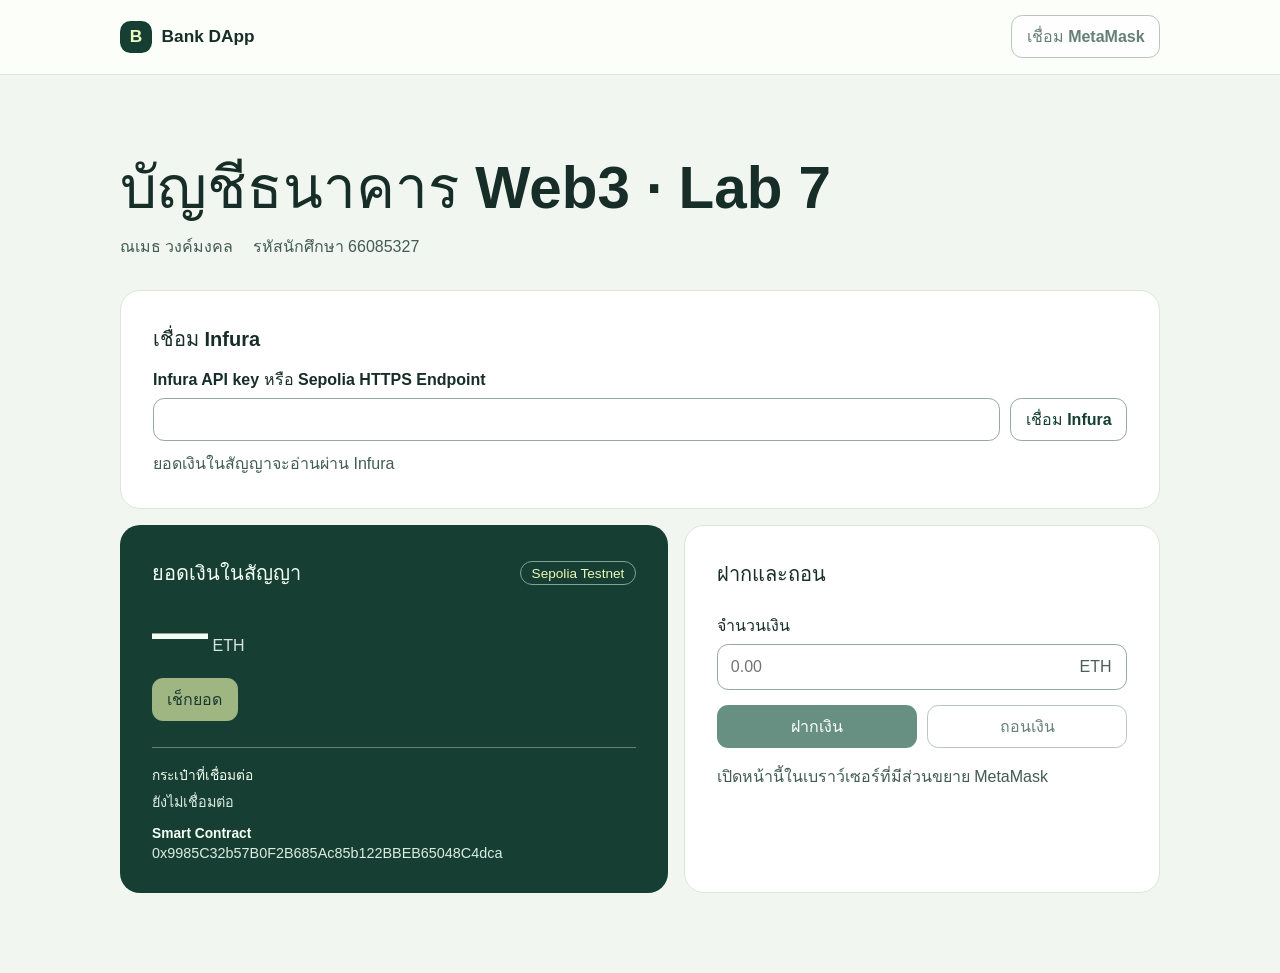
==== lab-7/index.html @ c1641f7c "Add Sepolia Bank DApps for Labs 6 and 7" ====
<!doctype html>
<html lang="th">
<head>
  <meta charset="utf-8">
  <meta name="viewport" content="width=device-width, initial-scale=1">
  <title>Bank DApp · Assignment Lab 7</title>
  <link rel="stylesheet" href="./styles.css">
</head>
<body>
  <header class="topbar">
    <div class="container header-inner">
      <strong class="brand"><span class="mark" aria-hidden="true">B</span> Bank DApp</strong>
      <button id="connect" class="button connect" type="button">เชื่อม MetaMask</button>
    </div>
  </header>

  <main class="container">
    <h1>บัญชีธนาคาร Web3 · Lab 7</h1>
    <p class="identity"><span id="student-name"></span><span id="student-id"></span></p>

    <section class="infura-panel" aria-labelledby="infura-title">
      <h2 id="infura-title">เชื่อม Infura</h2>
      <form id="infura-form">
        <label for="infura-key">Infura API key หรือ Sepolia HTTPS Endpoint</label>
        <div class="infura-input">
          <input id="infura-key" type="password" autocomplete="off" spellcheck="false" required>
          <button id="infura-connect" class="button secondary" type="submit">เชื่อม Infura</button>
        </div>
      </form>
      <p id="infura-status" role="status">ยอดเงินในสัญญาจะอ่านผ่าน Infura</p>
    </section>

    <div class="dashboard">
      <section class="balance-panel" aria-labelledby="balance-title">
        <div class="balance-heading">
          <h2 id="balance-title">ยอดเงินในสัญญา</h2>
          <span id="network" class="network"></span>
        </div>
        <p class="balance"><output id="balance" aria-live="polite">—</output> <span>ETH</span></p>
        <button id="check" class="button check" type="button" disabled>เช็กยอด</button>

        <dl class="details">
          <dt>กระเป๋าที่เชื่อมต่อ</dt><dd id="wallet">ยังไม่เชื่อมต่อ</dd>
          <dt>Smart Contract</dt><dd id="contract">ยังไม่ได้ตั้งค่า</dd>
        </dl>
      </section>

      <section class="transaction-panel" aria-labelledby="transaction-title">
        <h2 id="transaction-title">ฝากและถอน</h2>
        <label for="amount">จำนวนเงิน</label>
        <div class="amount-field">
          <input id="amount" type="text" inputmode="decimal" autocomplete="off" placeholder="0.00" disabled>
          <span>ETH</span>
        </div>
        <div class="actions">
          <button id="deposit" class="button primary" type="button" disabled>ฝากเงิน</button>
          <button id="withdraw" class="button secondary" type="button" disabled>ถอนเงิน</button>
        </div>
        <p id="status" role="status" aria-live="polite"></p>
        <a id="transaction-link" target="_blank" rel="noopener noreferrer" hidden>ดูธุรกรรมใน Explorer ↗</a>
      </section>
    </div>
  </main>
  <script type="module" src="./app.js"></script>
</body>
</html>
---- lab-7/styles.css ----
:root {
  color-scheme: light;
  font-family: "Instrument Sans", "Segoe UI", Tahoma, sans-serif;
  color: #172d28;
  background: #f2f6f1;
  font-synthesis: none;
}

* { box-sizing: border-box; }
body { margin: 0; }
button, input { font: inherit; }
button:focus-visible, a:focus-visible, input:focus-visible { outline: 3px solid #3e956d; outline-offset: 3px; }
.container { width: min(100% - 2rem, 65rem); margin-inline: auto; }
.topbar { background: #fcfefa; border-bottom: 1px solid #dce6db; }
.header-inner { min-height: 4.6rem; display: flex; gap: 1rem; align-items: center; justify-content: space-between; }
.brand { display: flex; gap: .6rem; align-items: center; font-size: 1.08rem; }
.mark { display: grid; place-items: center; width: 2rem; height: 2rem; border-radius: .65rem; background: #163e33; color: #effbc1; }
main { padding-block: clamp(2rem, 7vw, 5rem); }
h1 { margin: 0; font-size: clamp(2rem, 6vw, 3.65rem); line-height: 1.13; }
h2 { margin: 0; font-size: 1.25rem; }
.identity { display: flex; flex-wrap: wrap; gap: .3rem 1.2rem; margin: .85rem 0 1.9rem; color: #425c51; }
.dashboard { display: grid; grid-template-columns: 1.15fr 1fr; gap: 1rem; }
.balance-panel, .transaction-panel { min-width: 0; border-radius: 1.25rem; padding: clamp(1.2rem, 4vw, 2rem); }
.balance-panel { background: #163e33; color: #f5fff3; }
.balance-heading { display: flex; flex-wrap: wrap; align-items: center; justify-content: space-between; gap: .75rem; }
.network { color: #ebf7b6; border: 1px solid #82a296; border-radius: 2rem; padding: .22rem .65rem; font-size: .85rem; }
.balance { margin: .65rem 0 .85rem; overflow-wrap: anywhere; line-height: 1.16; }
.balance output { font-size: clamp(2.15rem, 6vw, 3.5rem); font-weight: 750; font-variant-numeric: tabular-nums; }
.balance span { color: #d5e7da; }
.details { border-top: 1px solid #648077; margin: 1.6rem 0 0; padding-top: 1rem; }
dt { font-weight: 650; font-size: .86rem; }
dd { margin: .25rem 0 .85rem; color: #dbede0; overflow-wrap: anywhere; font-size: .9rem; }
dd:last-child { margin-bottom: 0; }
dd a { color: inherit; }
.transaction-panel { background: white; border: 1px solid #dce6db; }
.transaction-panel label { display: block; margin: 1.4rem 0 .4rem; font-weight: 650; }
.amount-field { display: flex; align-items: center; border: 1px solid #96a9a0; border-radius: .7rem; padding-right: .9rem; color: #4c6057; }
.amount-field input { min-width: 0; flex: 1; padding: .82rem; border: 0; border-radius: inherit; background: transparent; color: inherit; }
.actions { display: grid; grid-template-columns: 1fr 1fr; gap: .65rem; margin-top: .9rem; }
.button { min-height: 2.65rem; border: 1px solid transparent; padding: .5rem .9rem; border-radius: .7rem; font-weight: 700; cursor: pointer; }
.button:disabled { cursor: default; opacity: .65; }
.button:not(:disabled):hover { filter: brightness(.9); }
.connect, .secondary { border-color: #96a9a0; background: #fff; color: #163e33; }
.primary { background: #175541; color: #fff; }
.check { background: #e9f5ad; color: #18362d; }
#status { margin: 1rem 0 .45rem; color: #425c51; overflow-wrap: anywhere; }
#status[data-error="true"] { color: #a52429; }
#transaction-link { color: #175541; font-weight: 650; }
[hidden] { display: none !important; }
@media (max-width: 42rem) { .dashboard { grid-template-columns: 1fr; } }

.infura-panel { margin-bottom: 1rem; background: #fff; border: 1px solid #dce6db; border-radius: 1.25rem; padding: clamp(1.2rem, 4vw, 2rem); }
.infura-panel label { display: block; margin: .8rem 0 .35rem; font-weight: 650; }
.infura-input { display: flex; flex-wrap: wrap; gap: .65rem; }
.infura-input input { flex: 1 1 14rem; min-width: 0; padding: .65rem .8rem; color: inherit; border: 1px solid #96a9a0; border-radius: .7rem; }
#infura-status { margin: .65rem 0 0; color: #425c51; }
#infura-status[data-error="true"] { color: #a52429; }
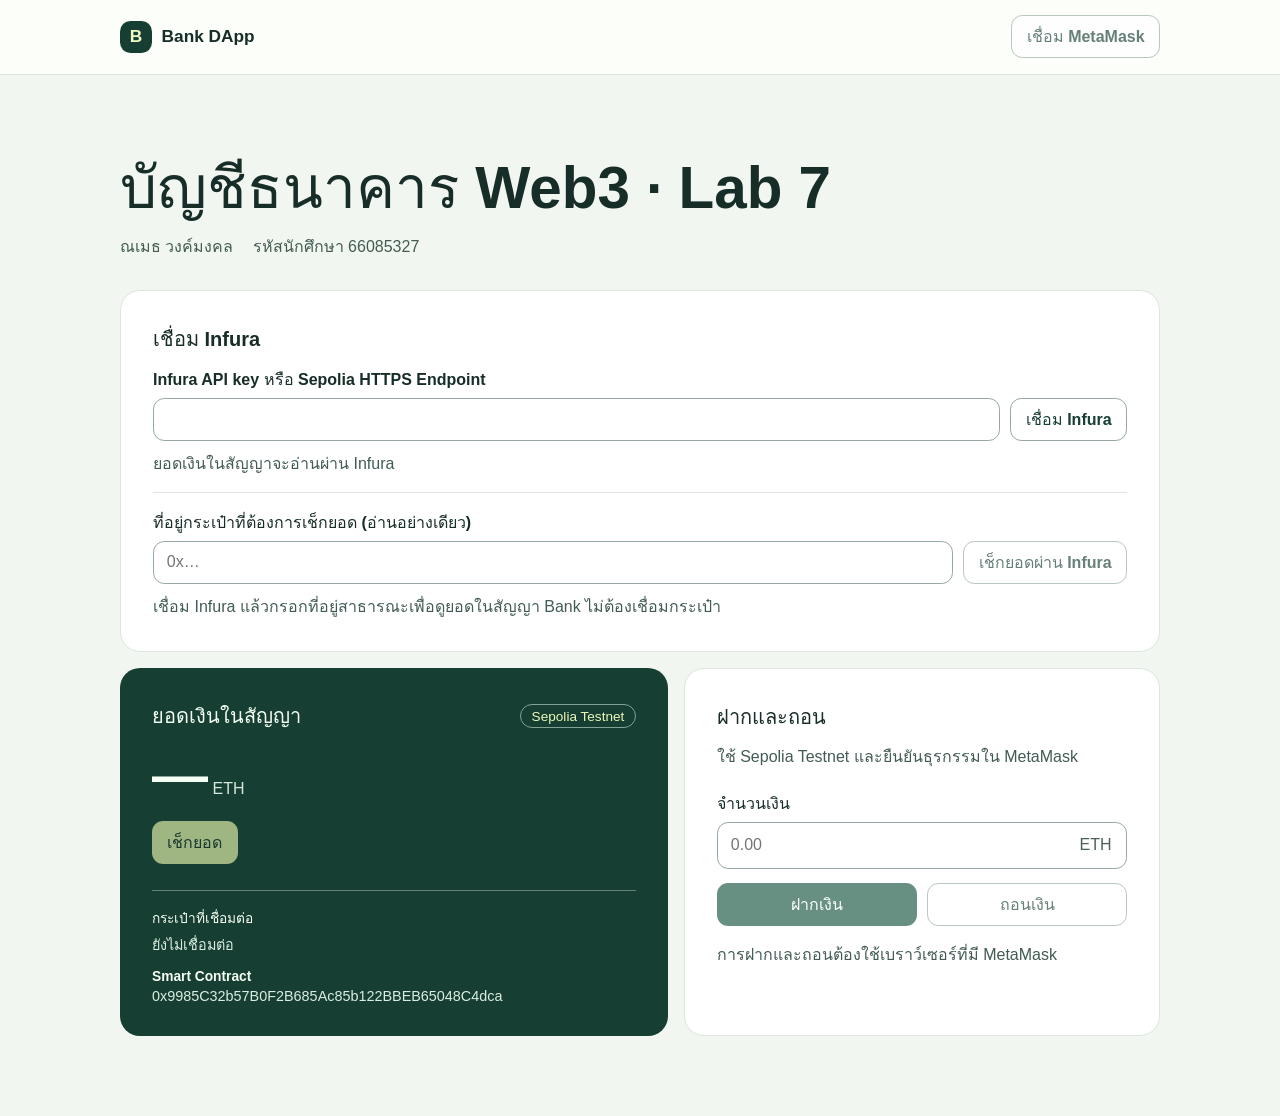
==== commit 754aa396: "Allow Lab 7 balance checks through Infura without a wallet" ====
--- a/lab-7/index.html
+++ b/lab-7/index.html
@@ -28,6 +28,14 @@
         </div>
       </form>
       <p id="infura-status" role="status">ยอดเงินในสัญญาจะอ่านผ่าน Infura</p>
+      <form id="lookup-form" class="balance-lookup">
+        <label for="lookup-address">ที่อยู่กระเป๋าที่ต้องการเช็กยอด (อ่านอย่างเดียว)</label>
+        <div class="infura-input">
+          <input id="lookup-address" type="text" autocomplete="off" spellcheck="false" placeholder="0x…" maxlength="42" required>
+          <button id="lookup-submit" class="button secondary" type="submit" disabled>เช็กยอดผ่าน Infura</button>
+        </div>
+        <p id="lookup-result" role="status">เชื่อม Infura แล้วกรอกที่อยู่สาธารณะเพื่อดูยอดในสัญญา Bank ไม่ต้องเชื่อมกระเป๋า</p>
+      </form>
     </section>
 
     <div class="dashboard">
@@ -47,6 +55,7 @@
 
       <section class="transaction-panel" aria-labelledby="transaction-title">
         <h2 id="transaction-title">ฝากและถอน</h2>
+        <p class="transaction-note">ใช้ Sepolia Testnet และยืนยันธุรกรรมใน MetaMask</p>
         <label for="amount">จำนวนเงิน</label>
         <div class="amount-field">
           <input id="amount" type="text" inputmode="decimal" autocomplete="off" placeholder="0.00" disabled>
--- a/lab-7/styles.css
+++ b/lab-7/styles.css
@@ -54,4 +54,7 @@
 .infura-input { display: flex; flex-wrap: wrap; gap: .65rem; }
 .infura-input input { flex: 1 1 14rem; min-width: 0; padding: .65rem .8rem; color: inherit; border: 1px solid #96a9a0; border-radius: .7rem; }
 #infura-status { margin: .65rem 0 0; color: #425c51; }
-#infura-status[data-error="true"] { color: #a52429; }
+#infura-status[data-error="true"], #lookup-result[data-error="true"] { color: #a52429; }
+.balance-lookup { margin-top: 1rem; padding-top: .25rem; border-top: 1px solid #dce6db; }
+#lookup-result, .transaction-note { margin: .65rem 0 0; color: #425c51; }
+#lookup-result { overflow-wrap: anywhere; }
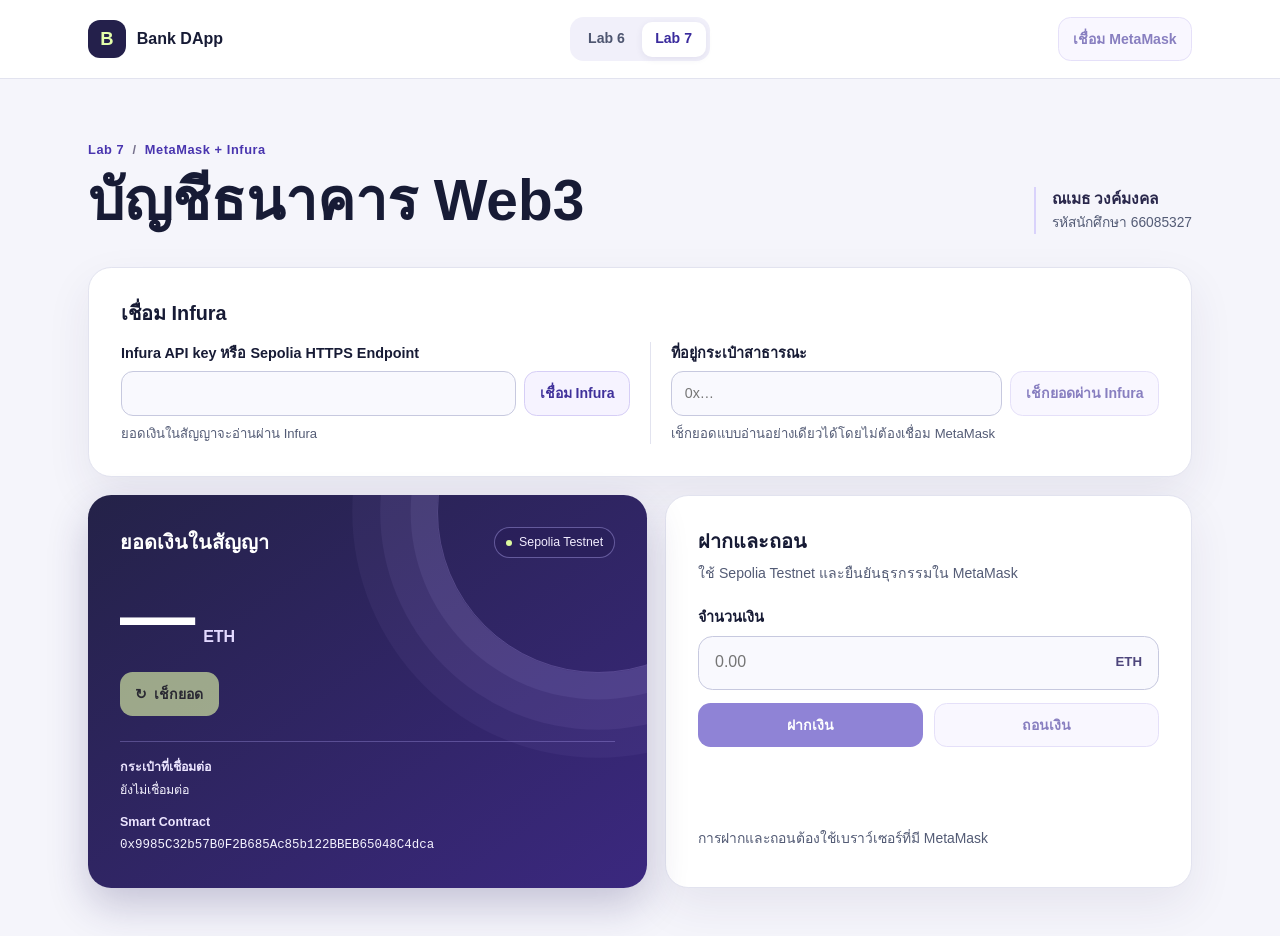
==== commit 80e345b3: "Redesign the Bank DApp dashboard for Labs 6 and 7" ====
--- a/lab-7/index.html
+++ b/lab-7/index.html
@@ -4,38 +4,54 @@
   <meta charset="utf-8">
   <meta name="viewport" content="width=device-width, initial-scale=1">
   <title>Bank DApp · Assignment Lab 7</title>
-  <link rel="stylesheet" href="./styles.css">
+  <link rel="stylesheet" href="../bank-ui.css">
 </head>
 <body>
   <header class="topbar">
     <div class="container header-inner">
-      <strong class="brand"><span class="mark" aria-hidden="true">B</span> Bank DApp</strong>
+      <a class="brand" href="../" aria-label="Bank DApp · หน้าหลัก">
+        <span class="mark" aria-hidden="true">B</span>
+        <span>Bank DApp</span>
+      </a>
+      <nav class="lab-nav" aria-label="เลือกงาน">
+        <a href="../lab-6/">Lab 6</a>
+        <a href="../lab-7/" aria-current="page">Lab 7</a>
+      </nav>
       <button id="connect" class="button connect" type="button">เชื่อม MetaMask</button>
     </div>
   </header>
 
   <main class="container">
-    <h1>บัญชีธนาคาร Web3 · Lab 7</h1>
-    <p class="identity"><span id="student-name"></span><span id="student-id"></span></p>
+    <div class="page-intro">
+      <div>
+        <p class="lab-label">Lab 7 <span aria-hidden="true">/</span> MetaMask + Infura</p>
+        <h1>บัญชีธนาคาร Web3</h1>
+      </div>
+      <p class="identity"><strong id="student-name"></strong><span id="student-id"></span></p>
+    </div>
 
     <section class="infura-panel" aria-labelledby="infura-title">
       <h2 id="infura-title">เชื่อม Infura</h2>
-      <form id="infura-form">
-        <label for="infura-key">Infura API key หรือ Sepolia HTTPS Endpoint</label>
-        <div class="infura-input">
-          <input id="infura-key" type="password" autocomplete="off" spellcheck="false" required>
-          <button id="infura-connect" class="button secondary" type="submit">เชื่อม Infura</button>
+      <div class="infura-grid">
+        <div class="infura-connect">
+          <form id="infura-form">
+            <label for="infura-key">Infura API key หรือ Sepolia HTTPS Endpoint</label>
+            <div class="infura-input">
+              <input id="infura-key" type="password" autocomplete="off" spellcheck="false" required>
+              <button id="infura-connect" class="button secondary" type="submit">เชื่อม Infura</button>
+            </div>
+          </form>
+          <p id="infura-status" role="status">ยอดเงินในสัญญาจะอ่านผ่าน Infura</p>
         </div>
-      </form>
-      <p id="infura-status" role="status">ยอดเงินในสัญญาจะอ่านผ่าน Infura</p>
-      <form id="lookup-form" class="balance-lookup">
-        <label for="lookup-address">ที่อยู่กระเป๋าที่ต้องการเช็กยอด (อ่านอย่างเดียว)</label>
-        <div class="infura-input">
-          <input id="lookup-address" type="text" autocomplete="off" spellcheck="false" placeholder="0x…" maxlength="42" required>
-          <button id="lookup-submit" class="button secondary" type="submit" disabled>เช็กยอดผ่าน Infura</button>
-        </div>
-        <p id="lookup-result" role="status">เชื่อม Infura แล้วกรอกที่อยู่สาธารณะเพื่อดูยอดในสัญญา Bank ไม่ต้องเชื่อมกระเป๋า</p>
-      </form>
+        <form id="lookup-form" class="balance-lookup">
+          <label for="lookup-address">ที่อยู่กระเป๋าสาธารณะ</label>
+          <div class="infura-input">
+            <input id="lookup-address" type="text" autocomplete="off" spellcheck="false" placeholder="0x…" maxlength="42" required>
+            <button id="lookup-submit" class="button secondary" type="submit" disabled>เช็กยอดผ่าน Infura</button>
+          </div>
+          <p id="lookup-result" role="status">เช็กยอดแบบอ่านอย่างเดียวได้โดยไม่ต้องเชื่อม MetaMask</p>
+        </form>
+      </div>
     </section>
 
     <div class="dashboard">
@@ -45,7 +61,7 @@
           <span id="network" class="network"></span>
         </div>
         <p class="balance"><output id="balance" aria-live="polite">—</output> <span>ETH</span></p>
-        <button id="check" class="button check" type="button" disabled>เช็กยอด</button>
+        <button id="check" class="button check" type="button" disabled><span aria-hidden="true">↻</span> เช็กยอด</button>
 
         <dl class="details">
           <dt>กระเป๋าที่เชื่อมต่อ</dt><dd id="wallet">ยังไม่เชื่อมต่อ</dd>
@@ -65,8 +81,10 @@
           <button id="deposit" class="button primary" type="button" disabled>ฝากเงิน</button>
           <button id="withdraw" class="button secondary" type="button" disabled>ถอนเงิน</button>
         </div>
-        <p id="status" role="status" aria-live="polite"></p>
-        <a id="transaction-link" target="_blank" rel="noopener noreferrer" hidden>ดูธุรกรรมใน Explorer ↗</a>
+        <div class="transaction-feedback">
+          <p id="status" role="status" aria-live="polite"></p>
+          <a id="transaction-link" target="_blank" rel="noopener noreferrer" hidden>ดูธุรกรรมใน Explorer ↗</a>
+        </div>
       </section>
     </div>
   </main>
--- a/bank-ui.css
+++ b/bank-ui.css
@@ -0,0 +1,102 @@
+:root {
+  color-scheme: light;
+  font-family: "Inter", "Segoe UI", Tahoma, sans-serif;
+  color: #171b35;
+  background: #f5f5fb;
+  --muted: #535b75;
+  --line: #e2e3ef;
+  --accent: #4b38bd;
+  --accent-hover: #38279b;
+  --paper: #fff;
+  --radius: 1.45rem;
+  --shadow: 0 18px 45px #2d275914;
+}
+
+* { box-sizing: border-box; }
+body { margin: 0; min-width: 0; line-height: 1.55; }
+button, input { font: inherit; }
+button, a { -webkit-tap-highlight-color: transparent; }
+button:focus-visible, a:focus-visible, input:focus-visible { outline: 3px solid #7959f4; outline-offset: 3px; }
+[hidden] { display: none !important; }
+
+.container { width: min(100% - 2.5rem, 69rem); margin-inline: auto; }
+.topbar { background: var(--paper); border-bottom: 1px solid var(--line); }
+.header-inner { min-height: 4.9rem; display: grid; grid-template-columns: 1fr auto 1fr; align-items: center; gap: 1rem; }
+.brand { display: inline-flex; width: fit-content; align-items: center; gap: .7rem; color: #171b35; text-decoration: none; font-weight: 800; }
+.mark { display: grid; place-items: center; width: 2.35rem; height: 2.35rem; border-radius: .75rem; background: #24204b; color: #e5ffab; font-size: 1.15rem; }
+.lab-nav { display: flex; gap: .2rem; padding: .26rem; background: #f1f0fa; border-radius: .85rem; }
+.lab-nav a { padding: .42rem .85rem; border-radius: .62rem; color: #4e5670; text-decoration: none; white-space: nowrap; font-size: .88rem; font-weight: 700; }
+.lab-nav a:hover { background: #e6e1fa; }
+.lab-nav a[aria-current="page"] { background: var(--paper); color: #3a2b9d; box-shadow: 0 2px 7px #31256014; }
+.connect { justify-self: end; }
+
+main { padding-block: clamp(1.8rem, 5vw, 3.8rem) 3rem; }
+.page-intro { display: flex; justify-content: space-between; align-items: end; gap: 1.2rem; margin-bottom: clamp(1.25rem, 4vw, 2.1rem); }
+.lab-label { margin: 0 0 .42rem; color: #4935af; font-size: .8rem; font-weight: 750; letter-spacing: .045em; }
+.lab-label span { margin-inline: .25rem; color: #76718c; }
+h1 { margin: 0; font-size: clamp(1.9rem, 5.5vw, 3.55rem); font-weight: 800; line-height: 1.18; }
+h2 { margin: 0; font-size: 1.24rem; line-height: 1.35; }
+.identity { display: grid; gap: .08rem; margin: 0; padding-left: 1rem; border-left: 2px solid #d9d2fb; color: var(--muted); font-size: .86rem; }
+.identity strong { color: #29274b; font-size: .97rem; }
+
+.dashboard { display: grid; grid-template-columns: 1.06fr 1fr; gap: 1.15rem; align-items: stretch; }
+.balance-panel, .transaction-panel, .infura-panel { min-width: 0; border-radius: var(--radius); padding: clamp(1.15rem, 3vw, 2rem); }
+.balance-panel { position: relative; isolation: isolate; overflow: hidden; background: linear-gradient(145deg, #242248, #3b287f); color: #fff; box-shadow: 0 18px 40px #2c24643b; }
+.balance-panel::before { content: ""; position: absolute; z-index: -1; top: -9rem; right: -7rem; width: 20rem; aspect-ratio: 1; border: 1px solid #c2affc40; border-radius: 50%; box-shadow: 0 0 0 1.65rem #c2affc15, 0 0 0 3.55rem #c2affc12, 0 0 0 5.3rem #c2affc0d; pointer-events: none; }
+.balance-heading { display: flex; align-items: center; justify-content: space-between; flex-wrap: wrap; gap: .65rem; }
+.network { display: inline-flex; align-items: center; gap: .45rem; border: 1px solid #bdb3ff65; border-radius: 2rem; padding: .31rem .66rem; color: #f2edff; background: #291e58a6; font-size: .77rem; white-space: nowrap; }
+.network::before { content: ""; width: .38rem; height: .38rem; border-radius: 50%; background: #ddfa9f; }
+.balance { margin: 1rem 0 .85rem; overflow-wrap: anywhere; line-height: 1.12; }
+.balance output { font-size: clamp(2.7rem, 7vw, 4.7rem); font-weight: 800; font-variant-numeric: tabular-nums; }
+.balance > span { margin-left: .22rem; color: #e3d9ff; font-weight: 700; }
+.details { display: grid; gap: .27rem; margin: 1.55rem 0 0; padding-top: 1rem; border-top: 1px solid #b8abff4d; }
+.details dt { font-size: .78rem; font-weight: 700; color: #ece5ff; }
+.details dd { margin: 0 0 .47rem; overflow-wrap: anywhere; color: #f5f3ff; font-family: "IBM Plex Mono", Consolas, monospace; font-size: .78rem; }
+.details dd:last-child { margin-bottom: 0; }
+
+.transaction-panel, .infura-panel { background: var(--paper); border: 1px solid var(--line); box-shadow: var(--shadow); }
+.transaction-panel { display: flex; flex-direction: column; }
+.transaction-note { margin: .5rem 0 0; color: var(--muted); font-size: .88rem; }
+label { display: block; font-weight: 700; font-size: .9rem; }
+.transaction-panel label { margin: 1.35rem 0 .42rem; }
+.amount-field { display: flex; align-items: center; border: 1px solid #c7c9df; border-radius: .9rem; background: #f9f9fe; }
+.amount-field input { width: 100%; min-width: 0; padding: .85rem 1rem; background: transparent; color: #171b35; border: 0; border-radius: inherit; font-variant-numeric: tabular-nums; }
+.amount-field span { margin-right: 1rem; color: #4e467c; font-size: .83rem; font-weight: 750; }
+.actions { display: grid; grid-template-columns: repeat(2, minmax(0, 1fr)); gap: .65rem; margin: .85rem 0 0; }
+.button { min-height: 2.75rem; border: 1px solid transparent; border-radius: .79rem; padding: .55rem .9rem; font-weight: 750; font-size: .88rem; line-height: 1.35; cursor: pointer; }
+.button:disabled { cursor: default; opacity: .62; }
+.connect, .secondary { background: #f6f3ff; border-color: #d6cef6; color: #40319b; }
+.connect:not(:disabled):hover, .secondary:not(:disabled):hover { background: #ebe5ff; border-color: #baacef; }
+.primary { background: var(--accent); color: #fff; }
+.primary:not(:disabled):hover { background: var(--accent-hover); }
+.check { background: #e3faa9; color: #292c1b; }
+.check:not(:disabled):hover { background: #f0ffc9; }
+.check span { margin-right: .2rem; }
+.transaction-feedback { min-width: 0; margin-top: auto; padding-top: 1rem; }
+#status { color: var(--muted); overflow-wrap: anywhere; margin: 0 0 .35rem; font-size: .87rem; }
+#status[data-error="true"], #infura-status[data-error="true"], #lookup-result[data-error="true"] { color: #a32435; }
+#transaction-link { color: #4432ad; font-size: .86rem; font-weight: 750; text-underline-offset: .21em; }
+
+.infura-panel { margin-bottom: 1.15rem; }
+.infura-grid { display: grid; grid-template-columns: repeat(2, minmax(0, 1fr)); gap: 1.05rem 1.25rem; margin-top: .95rem; }
+.balance-lookup { border-left: 1px solid var(--line); padding-left: 1.25rem; }
+.infura-input { display: flex; gap: .5rem; margin-top: .38rem; }
+.infura-input input { flex: 1; min-width: 0; width: 100%; padding: .65rem .8rem; border: 1px solid #c7c9df; border-radius: .75rem; color: #171b35; background: #f9f9fe; font-size: .89rem; }
+.infura-input .button { flex-shrink: 0; }
+#infura-status, #lookup-result { margin: .5rem 0 0; font-size: .82rem; color: var(--muted); overflow-wrap: anywhere; }
+
+@media (max-width: 48rem) {
+  .container { width: calc(100% - 2rem); }
+  .dashboard, .infura-grid { grid-template-columns: 1fr; }
+  .balance-lookup { border-left: 0; border-top: 1px solid var(--line); padding: .9rem 0 0; }
+}
+
+@media (max-width: 34rem) {
+  .header-inner { grid-template-columns: minmax(0, 1fr) auto; gap: .55rem; padding-block: .65rem; }
+  .lab-nav { grid-row: 2; grid-column: 1 / -1; justify-self: start; }
+  .connect { grid-row: 1; grid-column: 2; }
+  .page-intro { align-items: start; flex-direction: column; gap: .7rem; }
+  .identity { display: flex; flex-wrap: wrap; align-items: baseline; gap: .2rem .75rem; padding-left: 0; border: 0; }
+  .infura-input { flex-wrap: wrap; }
+  .infura-input input { flex-basis: 100%; }
+}
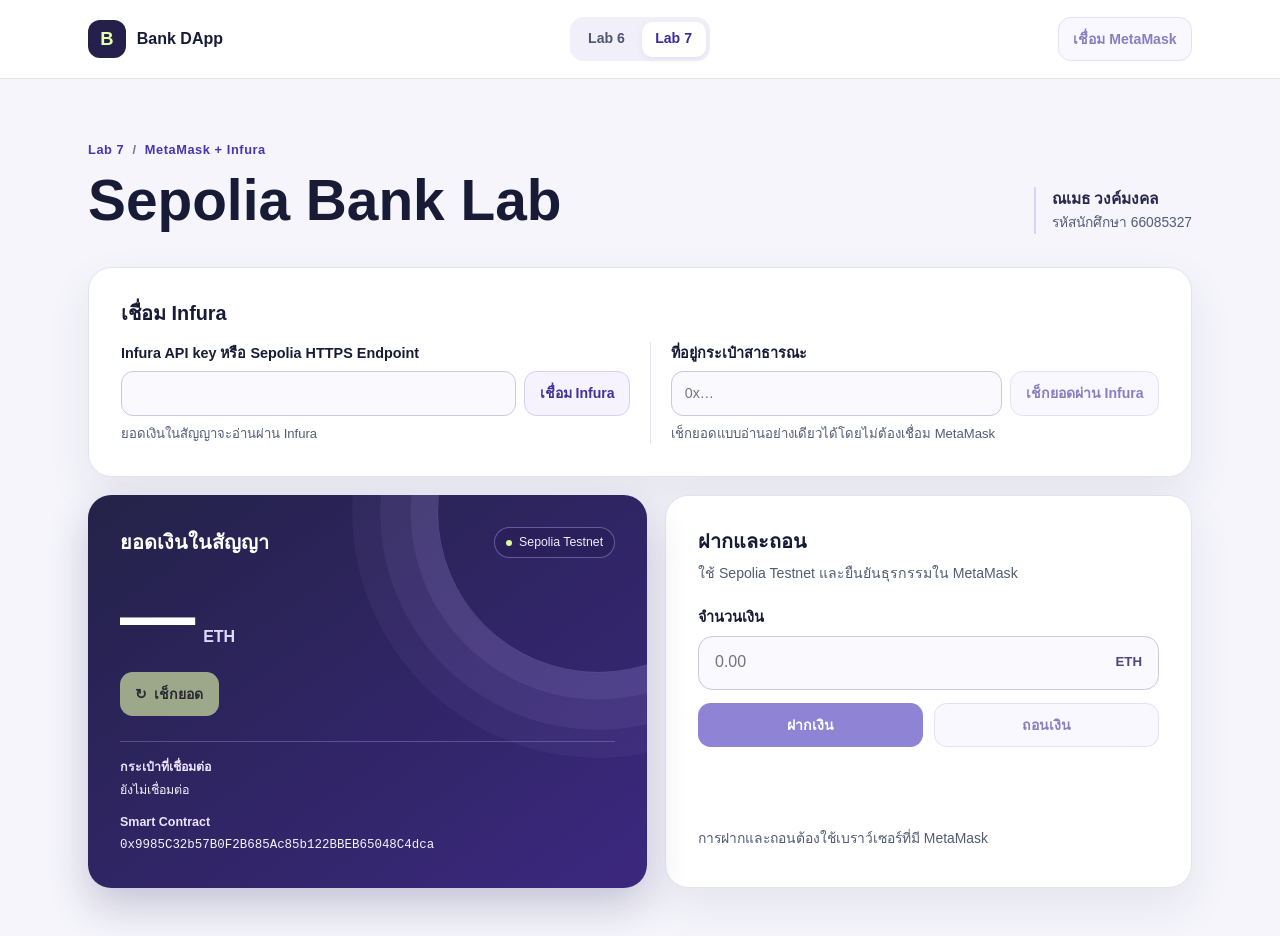
==== commit 7b2b71e2: "Name both assignment pages Sepolia Bank Lab" ====
--- a/lab-7/index.html
+++ b/lab-7/index.html
@@ -3,7 +3,7 @@
 <head>
   <meta charset="utf-8">
   <meta name="viewport" content="width=device-width, initial-scale=1">
-  <title>Bank DApp · Assignment Lab 7</title>
+  <title>Sepolia Bank Lab · Lab 7</title>
   <link rel="stylesheet" href="../bank-ui.css">
 </head>
 <body>
@@ -25,7 +25,7 @@
     <div class="page-intro">
       <div>
         <p class="lab-label">Lab 7 <span aria-hidden="true">/</span> MetaMask + Infura</p>
-        <h1>บัญชีธนาคาร Web3</h1>
+        <h1>Sepolia Bank Lab</h1>
       </div>
       <p class="identity"><strong id="student-name"></strong><span id="student-id"></span></p>
     </div>
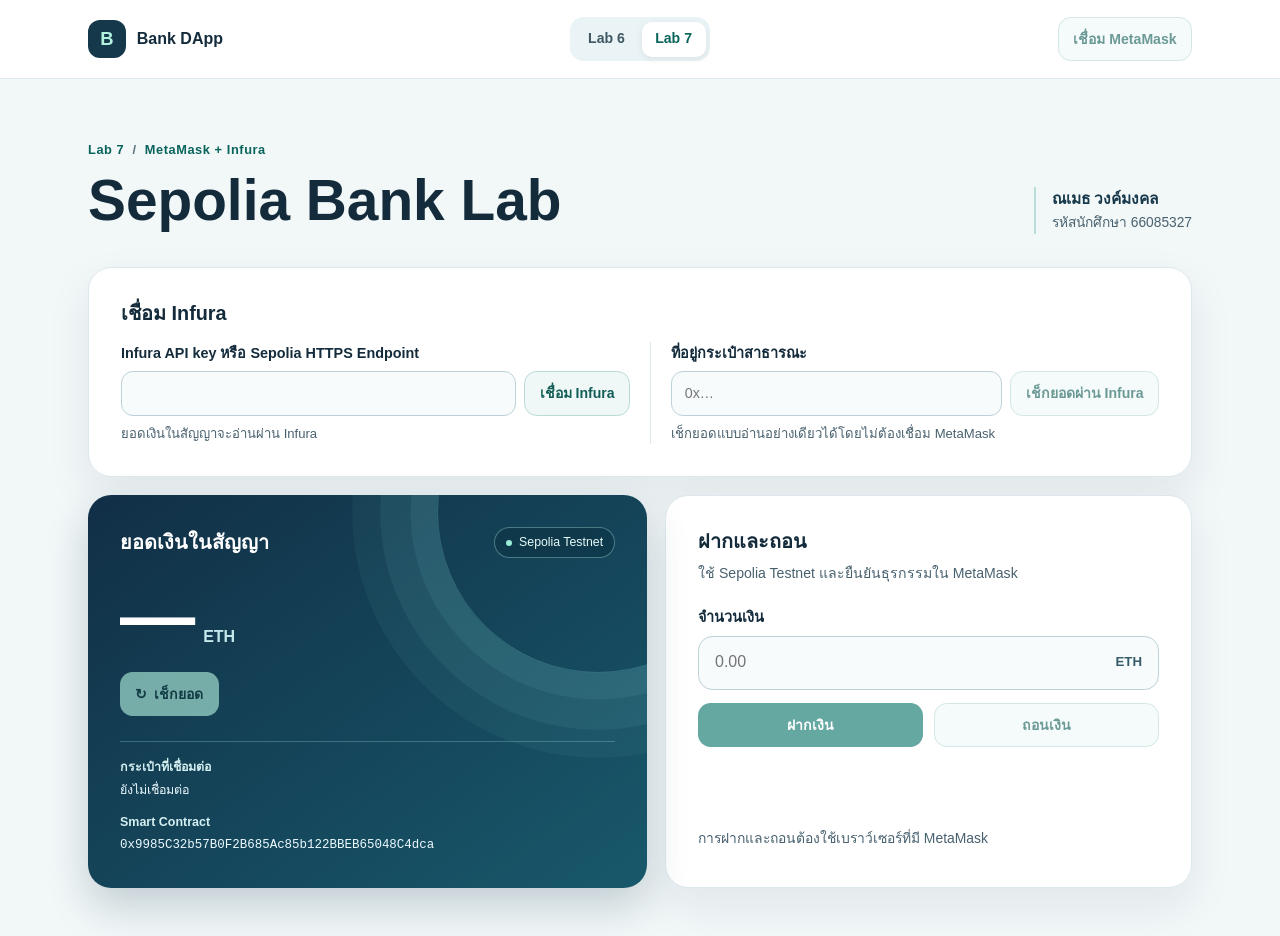
==== commit cbf00668: "Add wallet disconnect and refresh Bank Lab colors" ====
--- a/lab-7/index.html
+++ b/lab-7/index.html
@@ -4,7 +4,7 @@
   <meta charset="utf-8">
   <meta name="viewport" content="width=device-width, initial-scale=1">
   <title>Sepolia Bank Lab · Lab 7</title>
-  <link rel="stylesheet" href="../bank-ui.css">
+  <link rel="stylesheet" href="../bank-ui.css?v=2">
 </head>
 <body>
   <header class="topbar">
@@ -17,7 +17,10 @@
         <a href="../lab-6/">Lab 6</a>
         <a href="../lab-7/" aria-current="page">Lab 7</a>
       </nav>
-      <button id="connect" class="button connect" type="button">เชื่อม MetaMask</button>
+      <div class="wallet-actions">
+        <button id="connect" class="button connect" type="button">เชื่อม MetaMask</button>
+        <button id="disconnect-wallet" class="button secondary" type="button" hidden>ตัดการเชื่อมต่อ</button>
+      </div>
     </div>
   </header>
 
@@ -88,6 +91,6 @@
       </section>
     </div>
   </main>
-  <script type="module" src="./app.js"></script>
+  <script type="module" src="./app.js?v=2"></script>
 </body>
 </html>
--- a/bank-ui.css
+++ b/bank-ui.css
@@ -1,57 +1,57 @@
 :root {
   color-scheme: light;
   font-family: "Inter", "Segoe UI", Tahoma, sans-serif;
-  color: #171b35;
-  background: #f5f5fb;
-  --muted: #535b75;
-  --line: #e2e3ef;
-  --accent: #4b38bd;
-  --accent-hover: #38279b;
+  color: #132b3b;
+  background: #f2f7f8;
+  --muted: #48616e;
+  --line: #dce8ec;
+  --accent: #087369;
+  --accent-hover: #06564f;
   --paper: #fff;
   --radius: 1.45rem;
-  --shadow: 0 18px 45px #2d275914;
+  --shadow: 0 18px 45px #17384d14;
 }
 
 * { box-sizing: border-box; }
 body { margin: 0; min-width: 0; line-height: 1.55; }
 button, input { font: inherit; }
 button, a { -webkit-tap-highlight-color: transparent; }
-button:focus-visible, a:focus-visible, input:focus-visible { outline: 3px solid #7959f4; outline-offset: 3px; }
+button:focus-visible, a:focus-visible, input:focus-visible { outline: 3px solid #138379; outline-offset: 3px; }
 [hidden] { display: none !important; }
 
 .container { width: min(100% - 2.5rem, 69rem); margin-inline: auto; }
 .topbar { background: var(--paper); border-bottom: 1px solid var(--line); }
 .header-inner { min-height: 4.9rem; display: grid; grid-template-columns: 1fr auto 1fr; align-items: center; gap: 1rem; }
-.brand { display: inline-flex; width: fit-content; align-items: center; gap: .7rem; color: #171b35; text-decoration: none; font-weight: 800; }
-.mark { display: grid; place-items: center; width: 2.35rem; height: 2.35rem; border-radius: .75rem; background: #24204b; color: #e5ffab; font-size: 1.15rem; }
-.lab-nav { display: flex; gap: .2rem; padding: .26rem; background: #f1f0fa; border-radius: .85rem; }
-.lab-nav a { padding: .42rem .85rem; border-radius: .62rem; color: #4e5670; text-decoration: none; white-space: nowrap; font-size: .88rem; font-weight: 700; }
-.lab-nav a:hover { background: #e6e1fa; }
-.lab-nav a[aria-current="page"] { background: var(--paper); color: #3a2b9d; box-shadow: 0 2px 7px #31256014; }
-.connect { justify-self: end; }
+.brand { display: inline-flex; width: fit-content; align-items: center; gap: .7rem; color: #132b3b; text-decoration: none; font-weight: 800; }
+.mark { display: grid; place-items: center; width: 2.35rem; height: 2.35rem; border-radius: .75rem; background: #15384a; color: #b3f2df; font-size: 1.15rem; }
+.lab-nav { display: flex; gap: .2rem; padding: .26rem; background: #eaf3f5; border-radius: .85rem; }
+.lab-nav a { padding: .42rem .85rem; border-radius: .62rem; color: #405864; text-decoration: none; white-space: nowrap; font-size: .88rem; font-weight: 700; }
+.lab-nav a:hover { background: #dcecef; }
+.lab-nav a[aria-current="page"] { background: var(--paper); color: #09645c; box-shadow: 0 2px 7px #17384d14; }
+.wallet-actions { justify-self: end; display: flex; flex-wrap: wrap; justify-content: flex-end; gap: .45rem; }
 
 main { padding-block: clamp(1.8rem, 5vw, 3.8rem) 3rem; }
 .page-intro { display: flex; justify-content: space-between; align-items: end; gap: 1.2rem; margin-bottom: clamp(1.25rem, 4vw, 2.1rem); }
-.lab-label { margin: 0 0 .42rem; color: #4935af; font-size: .8rem; font-weight: 750; letter-spacing: .045em; }
-.lab-label span { margin-inline: .25rem; color: #76718c; }
+.lab-label { margin: 0 0 .42rem; color: #09645c; font-size: .8rem; font-weight: 750; letter-spacing: .045em; }
+.lab-label span { margin-inline: .25rem; color: #58717c; }
 h1 { margin: 0; font-size: clamp(1.9rem, 5.5vw, 3.55rem); font-weight: 800; line-height: 1.18; }
 h2 { margin: 0; font-size: 1.24rem; line-height: 1.35; }
-.identity { display: grid; gap: .08rem; margin: 0; padding-left: 1rem; border-left: 2px solid #d9d2fb; color: var(--muted); font-size: .86rem; }
-.identity strong { color: #29274b; font-size: .97rem; }
+.identity { display: grid; gap: .08rem; margin: 0; padding-left: 1rem; border-left: 2px solid #b8dedc; color: var(--muted); font-size: .86rem; }
+.identity strong { color: #17384a; font-size: .97rem; }
 
 .dashboard { display: grid; grid-template-columns: 1.06fr 1fr; gap: 1.15rem; align-items: stretch; }
 .balance-panel, .transaction-panel, .infura-panel { min-width: 0; border-radius: var(--radius); padding: clamp(1.15rem, 3vw, 2rem); }
-.balance-panel { position: relative; isolation: isolate; overflow: hidden; background: linear-gradient(145deg, #242248, #3b287f); color: #fff; box-shadow: 0 18px 40px #2c24643b; }
-.balance-panel::before { content: ""; position: absolute; z-index: -1; top: -9rem; right: -7rem; width: 20rem; aspect-ratio: 1; border: 1px solid #c2affc40; border-radius: 50%; box-shadow: 0 0 0 1.65rem #c2affc15, 0 0 0 3.55rem #c2affc12, 0 0 0 5.3rem #c2affc0d; pointer-events: none; }
+.balance-panel { position: relative; isolation: isolate; overflow: hidden; background: linear-gradient(145deg, #112f46, #18586b); color: #fff; box-shadow: 0 18px 40px #15394a36; }
+.balance-panel::before { content: ""; position: absolute; z-index: -1; top: -9rem; right: -7rem; width: 20rem; aspect-ratio: 1; border: 1px solid #8bdcdb40; border-radius: 50%; box-shadow: 0 0 0 1.65rem #8bdcdb15, 0 0 0 3.55rem #8bdcdb12, 0 0 0 5.3rem #8bdcdb0d; pointer-events: none; }
 .balance-heading { display: flex; align-items: center; justify-content: space-between; flex-wrap: wrap; gap: .65rem; }
-.network { display: inline-flex; align-items: center; gap: .45rem; border: 1px solid #bdb3ff65; border-radius: 2rem; padding: .31rem .66rem; color: #f2edff; background: #291e58a6; font-size: .77rem; white-space: nowrap; }
-.network::before { content: ""; width: .38rem; height: .38rem; border-radius: 50%; background: #ddfa9f; }
+.network { display: inline-flex; align-items: center; gap: .45rem; border: 1px solid #a0e0dd65; border-radius: 2rem; padding: .31rem .66rem; color: #e6fbf9; background: #0d3546a6; font-size: .77rem; white-space: nowrap; }
+.network::before { content: ""; width: .38rem; height: .38rem; border-radius: 50%; background: #9aecd6; }
 .balance { margin: 1rem 0 .85rem; overflow-wrap: anywhere; line-height: 1.12; }
 .balance output { font-size: clamp(2.7rem, 7vw, 4.7rem); font-weight: 800; font-variant-numeric: tabular-nums; }
-.balance > span { margin-left: .22rem; color: #e3d9ff; font-weight: 700; }
-.details { display: grid; gap: .27rem; margin: 1.55rem 0 0; padding-top: 1rem; border-top: 1px solid #b8abff4d; }
-.details dt { font-size: .78rem; font-weight: 700; color: #ece5ff; }
-.details dd { margin: 0 0 .47rem; overflow-wrap: anywhere; color: #f5f3ff; font-family: "IBM Plex Mono", Consolas, monospace; font-size: .78rem; }
+.balance > span { margin-left: .22rem; color: #c5e8ec; font-weight: 700; }
+.details { display: grid; gap: .27rem; margin: 1.55rem 0 0; padding-top: 1rem; border-top: 1px solid #95d6df4d; }
+.details dt { font-size: .78rem; font-weight: 700; color: #d5f0f1; }
+.details dd { margin: 0 0 .47rem; overflow-wrap: anywhere; color: #edfaff; font-family: "IBM Plex Mono", Consolas, monospace; font-size: .78rem; }
 .details dd:last-child { margin-bottom: 0; }
 
 .transaction-panel, .infura-panel { background: var(--paper); border: 1px solid var(--line); box-shadow: var(--shadow); }
@@ -59,29 +59,29 @@
 .transaction-note { margin: .5rem 0 0; color: var(--muted); font-size: .88rem; }
 label { display: block; font-weight: 700; font-size: .9rem; }
 .transaction-panel label { margin: 1.35rem 0 .42rem; }
-.amount-field { display: flex; align-items: center; border: 1px solid #c7c9df; border-radius: .9rem; background: #f9f9fe; }
-.amount-field input { width: 100%; min-width: 0; padding: .85rem 1rem; background: transparent; color: #171b35; border: 0; border-radius: inherit; font-variant-numeric: tabular-nums; }
-.amount-field span { margin-right: 1rem; color: #4e467c; font-size: .83rem; font-weight: 750; }
+.amount-field { display: flex; align-items: center; border: 1px solid #bdd1d8; border-radius: .9rem; background: #f7fbfc; }
+.amount-field input { width: 100%; min-width: 0; padding: .85rem 1rem; background: transparent; color: #132b3b; border: 0; border-radius: inherit; font-variant-numeric: tabular-nums; }
+.amount-field span { margin-right: 1rem; color: #355c68; font-size: .83rem; font-weight: 750; }
 .actions { display: grid; grid-template-columns: repeat(2, minmax(0, 1fr)); gap: .65rem; margin: .85rem 0 0; }
 .button { min-height: 2.75rem; border: 1px solid transparent; border-radius: .79rem; padding: .55rem .9rem; font-weight: 750; font-size: .88rem; line-height: 1.35; cursor: pointer; }
 .button:disabled { cursor: default; opacity: .62; }
-.connect, .secondary { background: #f6f3ff; border-color: #d6cef6; color: #40319b; }
-.connect:not(:disabled):hover, .secondary:not(:disabled):hover { background: #ebe5ff; border-color: #baacef; }
+.connect, .secondary { background: #eff8f7; border-color: #b9dad7; color: #125d56; }
+.connect:not(:disabled):hover, .secondary:not(:disabled):hover { background: #e0f1ef; border-color: #9ecdc8; }
 .primary { background: var(--accent); color: #fff; }
 .primary:not(:disabled):hover { background: var(--accent-hover); }
-.check { background: #e3faa9; color: #292c1b; }
-.check:not(:disabled):hover { background: #f0ffc9; }
+.check { background: #b3f2df; color: #143b3d; }
+.check:not(:disabled):hover { background: #cbf9ea; }
 .check span { margin-right: .2rem; }
 .transaction-feedback { min-width: 0; margin-top: auto; padding-top: 1rem; }
 #status { color: var(--muted); overflow-wrap: anywhere; margin: 0 0 .35rem; font-size: .87rem; }
 #status[data-error="true"], #infura-status[data-error="true"], #lookup-result[data-error="true"] { color: #a32435; }
-#transaction-link { color: #4432ad; font-size: .86rem; font-weight: 750; text-underline-offset: .21em; }
+#transaction-link { color: #09645c; font-size: .86rem; font-weight: 750; text-underline-offset: .21em; }
 
 .infura-panel { margin-bottom: 1.15rem; }
 .infura-grid { display: grid; grid-template-columns: repeat(2, minmax(0, 1fr)); gap: 1.05rem 1.25rem; margin-top: .95rem; }
 .balance-lookup { border-left: 1px solid var(--line); padding-left: 1.25rem; }
 .infura-input { display: flex; gap: .5rem; margin-top: .38rem; }
-.infura-input input { flex: 1; min-width: 0; width: 100%; padding: .65rem .8rem; border: 1px solid #c7c9df; border-radius: .75rem; color: #171b35; background: #f9f9fe; font-size: .89rem; }
+.infura-input input { flex: 1; min-width: 0; width: 100%; padding: .65rem .8rem; border: 1px solid #bdd1d8; border-radius: .75rem; color: #132b3b; background: #f7fbfc; font-size: .89rem; }
 .infura-input .button { flex-shrink: 0; }
 #infura-status, #lookup-result { margin: .5rem 0 0; font-size: .82rem; color: var(--muted); overflow-wrap: anywhere; }
 
@@ -94,7 +94,7 @@
 @media (max-width: 34rem) {
   .header-inner { grid-template-columns: minmax(0, 1fr) auto; gap: .55rem; padding-block: .65rem; }
   .lab-nav { grid-row: 2; grid-column: 1 / -1; justify-self: start; }
-  .connect { grid-row: 1; grid-column: 2; }
+  .wallet-actions { grid-row: 1; grid-column: 2; max-width: 10.5rem; }
   .page-intro { align-items: start; flex-direction: column; gap: .7rem; }
   .identity { display: flex; flex-wrap: wrap; align-items: baseline; gap: .2rem .75rem; padding-left: 0; border: 0; }
   .infura-input { flex-wrap: wrap; }
